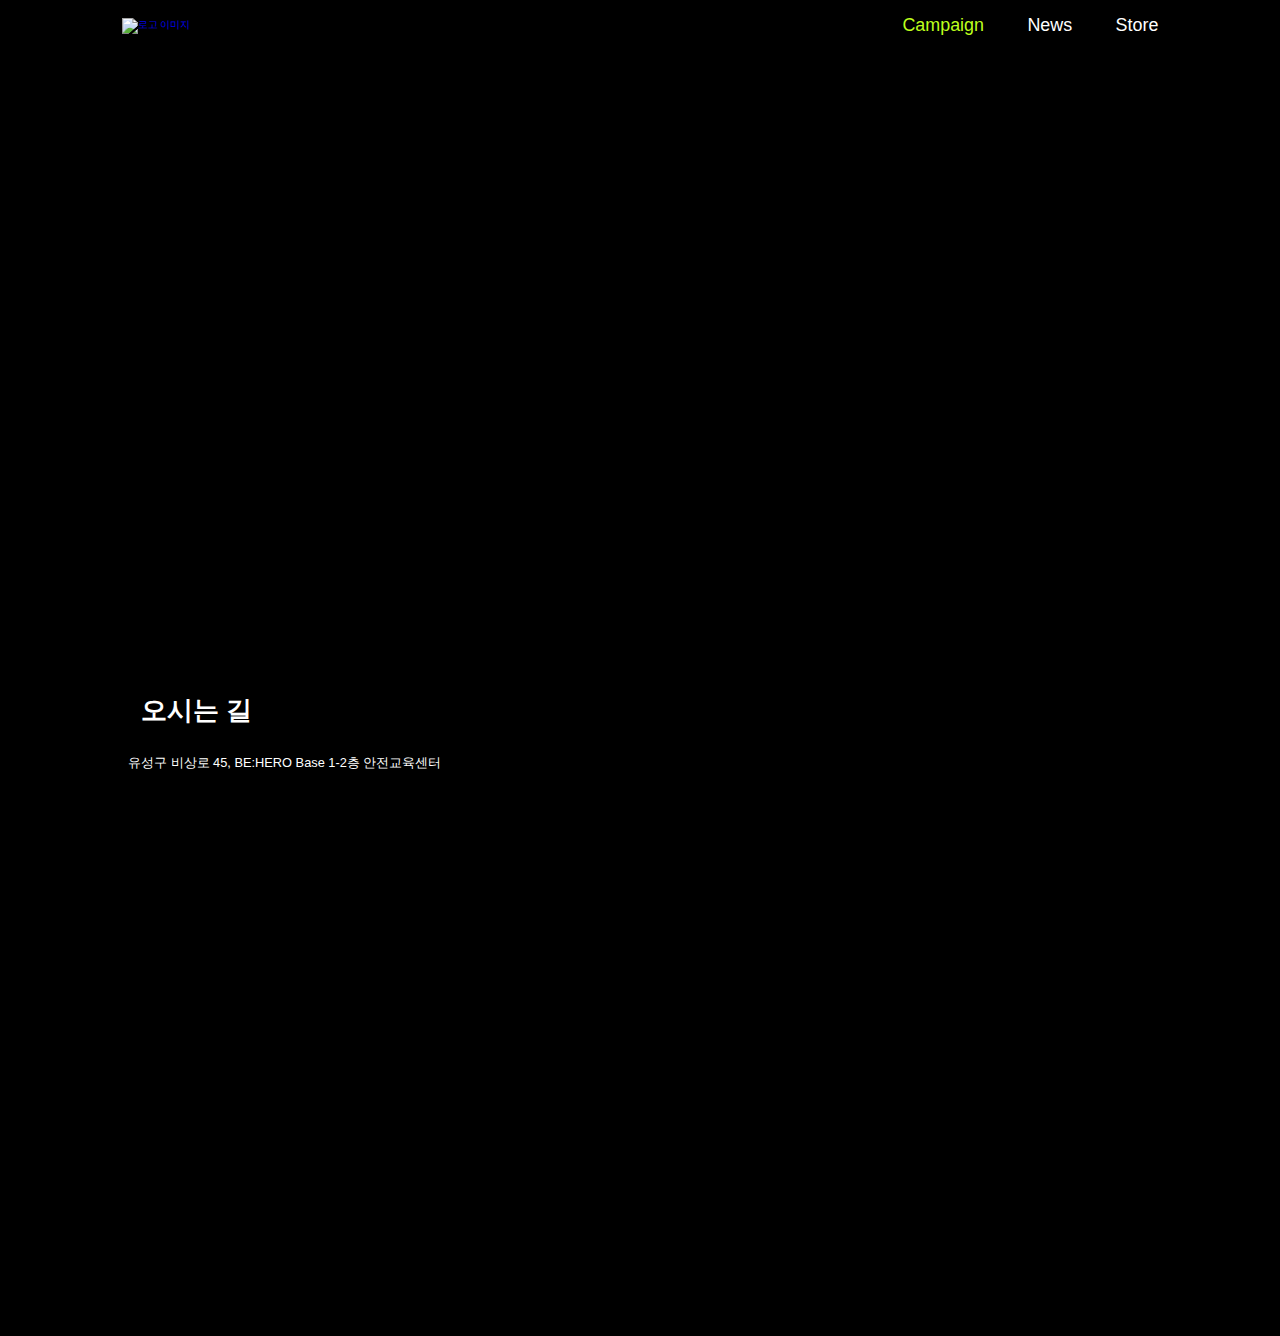
==== Campaign.html @ 485be568 "Add files via upload" ====
<!DOCTYPE html>
<html lang="kr">
<head>
    <meta charset="UTF-8">
    <meta name="viewport" content="width=device-width, initial-scale=1.0, minimum-scale=1, maximum-scale=1">
    <title>Here, Hero :: Store</title>
    <!--<link rel="icon" href="./css/img/favicon.ico">-->
    <link rel="stylesheet" href="./css/campaign.css">
    <link rel="stylesheet" href="./css/swiper-bundle.min.css"/>

    <script src="https://code.jquery.com/jquery-3.6.0.min.js"></script>
    <script src="./js/campaignScript.js" defer></script>
</head>

<body>
    <!--메뉴-->
    <section class="headerLine">
        <header class="head_index">
            <div class="logoBox">
                <a href="index.html"><img src="./css/img/logo_Green3.png" alt="로고 이미지"></a>
            </div>
            <nav id="menu" class="">
                <ul class="menuTxtSize">
                    <li class="text-menu"><a href="./Campaign.html" target="_self" class="menuColor2">Campaign</a></li>
                    <li class="text-menu"><a href="./News.html" target="_self" class="menuColor">News</a></li>
                    <li class="text-menu"><a href="./store.html" target="_self" class="menuColor1">Store</a></li>
                </ul>
            </nav>
        </header>
    </section>

    <!-- 바디 -->

    <section class="allImg">
        <div class="startImg"><img src="./css/img/campaignDetail-01.png" alt=""></div>
        <div class="startImg"><img src="./css/img/campaignDetail-02.png" alt=""></div>

        <div class="mapInfo">
            <div>
                <div class="mapTitleSize">
                    <img src="./css/img/logo.png" alt="">
                    <p class="mapTitle">오시는 길</p>
                </div>
                
                <div class="mapWhere">
                    <!-- * 카카오맵 - 지도퍼가기 -->
                    <!-- 1. 지도 노드 -->
                    <div id="daumRoughmapContainer1734285213982" class="root_daum_roughmap root_daum_roughmap_landing" style="width: 80vw; height: auto;"></div>
                
                    <!--
                        2. 설치 스크립트
                        * 지도 퍼가기 서비스를 2개 이상 넣을 경우, 설치 스크립트는 하나만 삽입합니다.
                    -->
                    <script charset="UTF-8" class="daum_roughmap_loader_script" src="https://ssl.daumcdn.net/dmaps/map_js_init/roughmapLoader.js"></script>
                
                    <!-- 3. 실행 스크립트 -->
                    <script charset="UTF-8">
                        new daum.roughmap.Lander({
                            "timestamp" : "1734285213982",
                            "key" : "2mi76",
                            "mapWidth" : "100%",  // 전체 너비로 설정
                            "mapHeight" : "auto"   // 전체 높이로 설정
                        }).render();
                    </script>
                </div>
                
                <p class="mapContent">유성구 비상로 45, BE:HERO Base 1-2층 안전교육센터</p>
            </div>
        </div>
    </section>

    

    <!-- 푸터 -->
    <footer class="text-center text-black text-kr-normal footerFixed">
        <p>한경국립대학교 디자인건축융합학부 시각미디어디자인 | 강유하, 이수현, 오은채, 박수진 | 지도교수 김나무</p>
        <p>이 웹사이트는 시각브랜드디자인2 수업의 일환으로 제작되었습니다.</p>
        <p>Copyright@KangYuHa, ParkSoYeon</p>
    </footer>
</body>
</html>
---- css/campaign.css ----
@import url("https://cdn.jsdelivr.net/gh/orioncactus/pretendard@v1.3.9/dist/web/static/pretendard.min.css");

*{
    margin: 0px;
    padding: 0px;
    user-select: none;
}

html{
    font-family: "Pretendard", sans-serif;
    font-size: 10px;
}

body{
    margin:  auto;
    background-color: rgb(0, 0, 0);
}

/*링크 데코X*/
a {
    text-decoration: none;
}

/* /////////////////////////////// 몸통 /////////////////////////////// */

/*로고*/
.headerLine {
    position: sticky;
    top: 0;
    z-index: 1000;

    display: flex;
    align-items: center;
    justify-content: center;
    background-color: black;
}

.head_index {
    position: sticky;
    width: 81vw;
}

.head_index .logoBox {
    width: 17vw;
    height:4vw;
    display: flex;
    align-items: center;
    float: left;
}

.head_index .logoBox img {
    width: 100%;
    height: auto;
    object-fit: cover;
}

#menu{
    position: relative;
    height:4vw;
    width: auto;

    display: flex;
    align-items: center;
    justify-content: flex-end;
}

#menu ul{
    width:20vw;
    float: right;
    display: flex;
    align-items: center;
    justify-content: space-between;
}

#menu ul li{
    list-style: none;
    user-select: none;
    padding: 6px 0px;
}

#menu ul li a{
    font-size: 1.4vw;
    font-weight: 500;
    color: white;
    transition: 0.3s;
}

.text-menu a.menuColor2 {
    color: #BDFF1D !important;
}


#menu ul li a:hover {
    color: #BDFF1D;
}



/*시작*/

.allImg {
    width: 100vw;
    height: auto;
    display: flex;
    justify-content: center;
    flex-direction: column;
    transition: 0.3s;
}

.startImg {
    width: 80vw;
    position: relative;
    margin: 10vw;
    display: flex;
    justify-content: center;
}

.startImg img {
    width: 100%;
    height: auto;
    position: relative;
    object-fit: cover;
}

/*이미지 재조정*/

.mapInfo {
    width: 80vw;
    position: relative;
    margin: 10vw;
    display: flex;
    justify-content: center;
}

.mapInfo .mapTitleSize {
    position: relative;
    display: flex;
    justify-content: flex-start;
    align-items: center;
    width: 80vw;
    height: 3vw;
    margin-bottom: 1vw;
}

.mapInfo .mapTitleSize img {
    width: auto;
    height: 100%;
    margin-right: 1vw;
}

.mapInfo .mapTitleSize .mapTitle {
    color: white;

    font-size: 2vw;
    font-weight: 700;
}

.mapInfo .mapContent {
    color: white;
    margin-top: 1vw;

    font-size: 1vw;
    font-weight: 500;
}

.mapInfo .mapWhere {
    display: flex;
    justify-content: center;
    align-items: center;
}



/* /////////////////////////////// 공통 /////////////////////////////// */

.text_white{color: white;}
.text_black{color: rgb(0, 0, 0);}
.text_gray{color: rgb(44, 49, 69);}

.TW100{font-weight: 100;}
.TW200{font-weight: 200;}
.TW300{font-weight: 300;}
.TW400{font-weight: 400;}
.TW500{font-weight: 500;}
.TW600{font-weight: 600;}
.TW700{font-weight: 700;}
.TW800{font-weight: 800;}


.text_center{text-align: center;}
.text_left{text-align: left;}
.text_right{text-align: right;}

/* 푸터 */
footer{
    display: flex;
    flex-direction: column;
    height: 20vh;
    margin: 10vw;
    align-items: center;
    justify-content: center;


    font-weight: 400;
    font-size: 0.6vw;
}

.filterB {
    filter: brightness(80%);
}
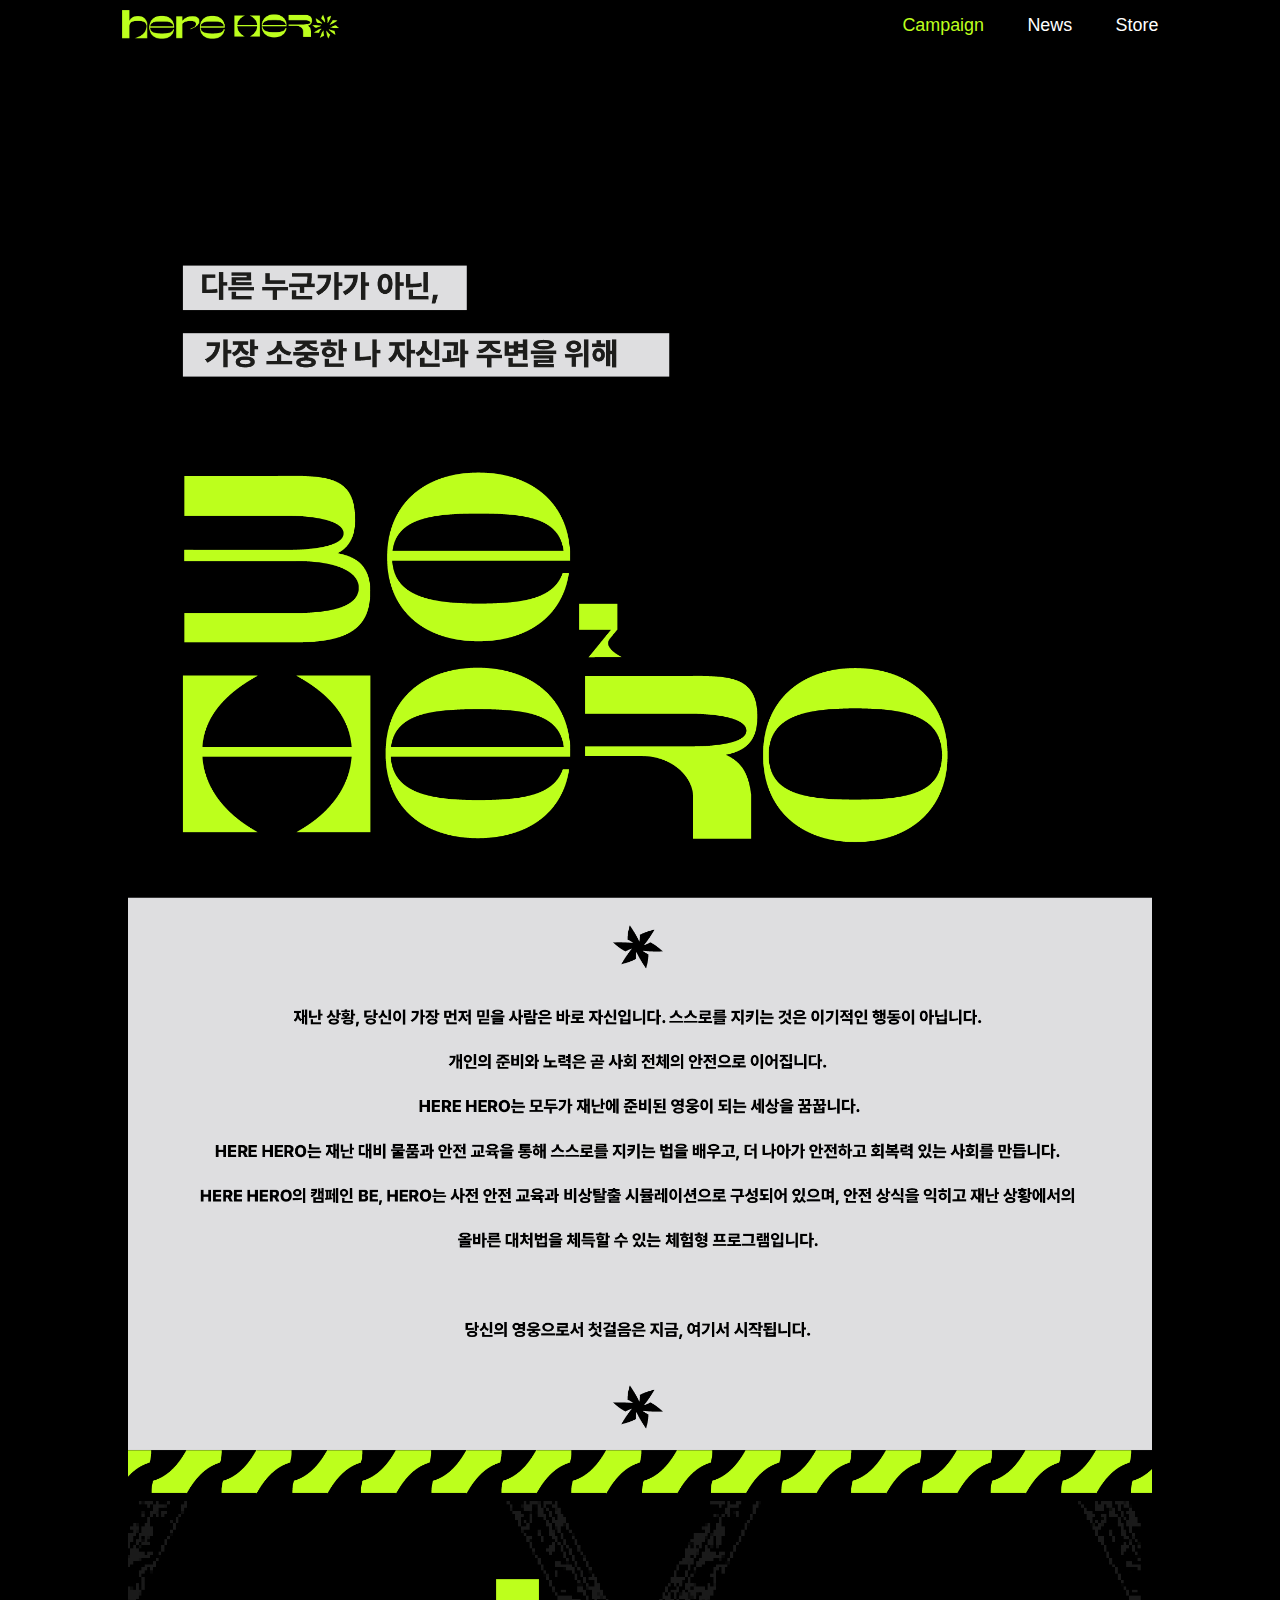
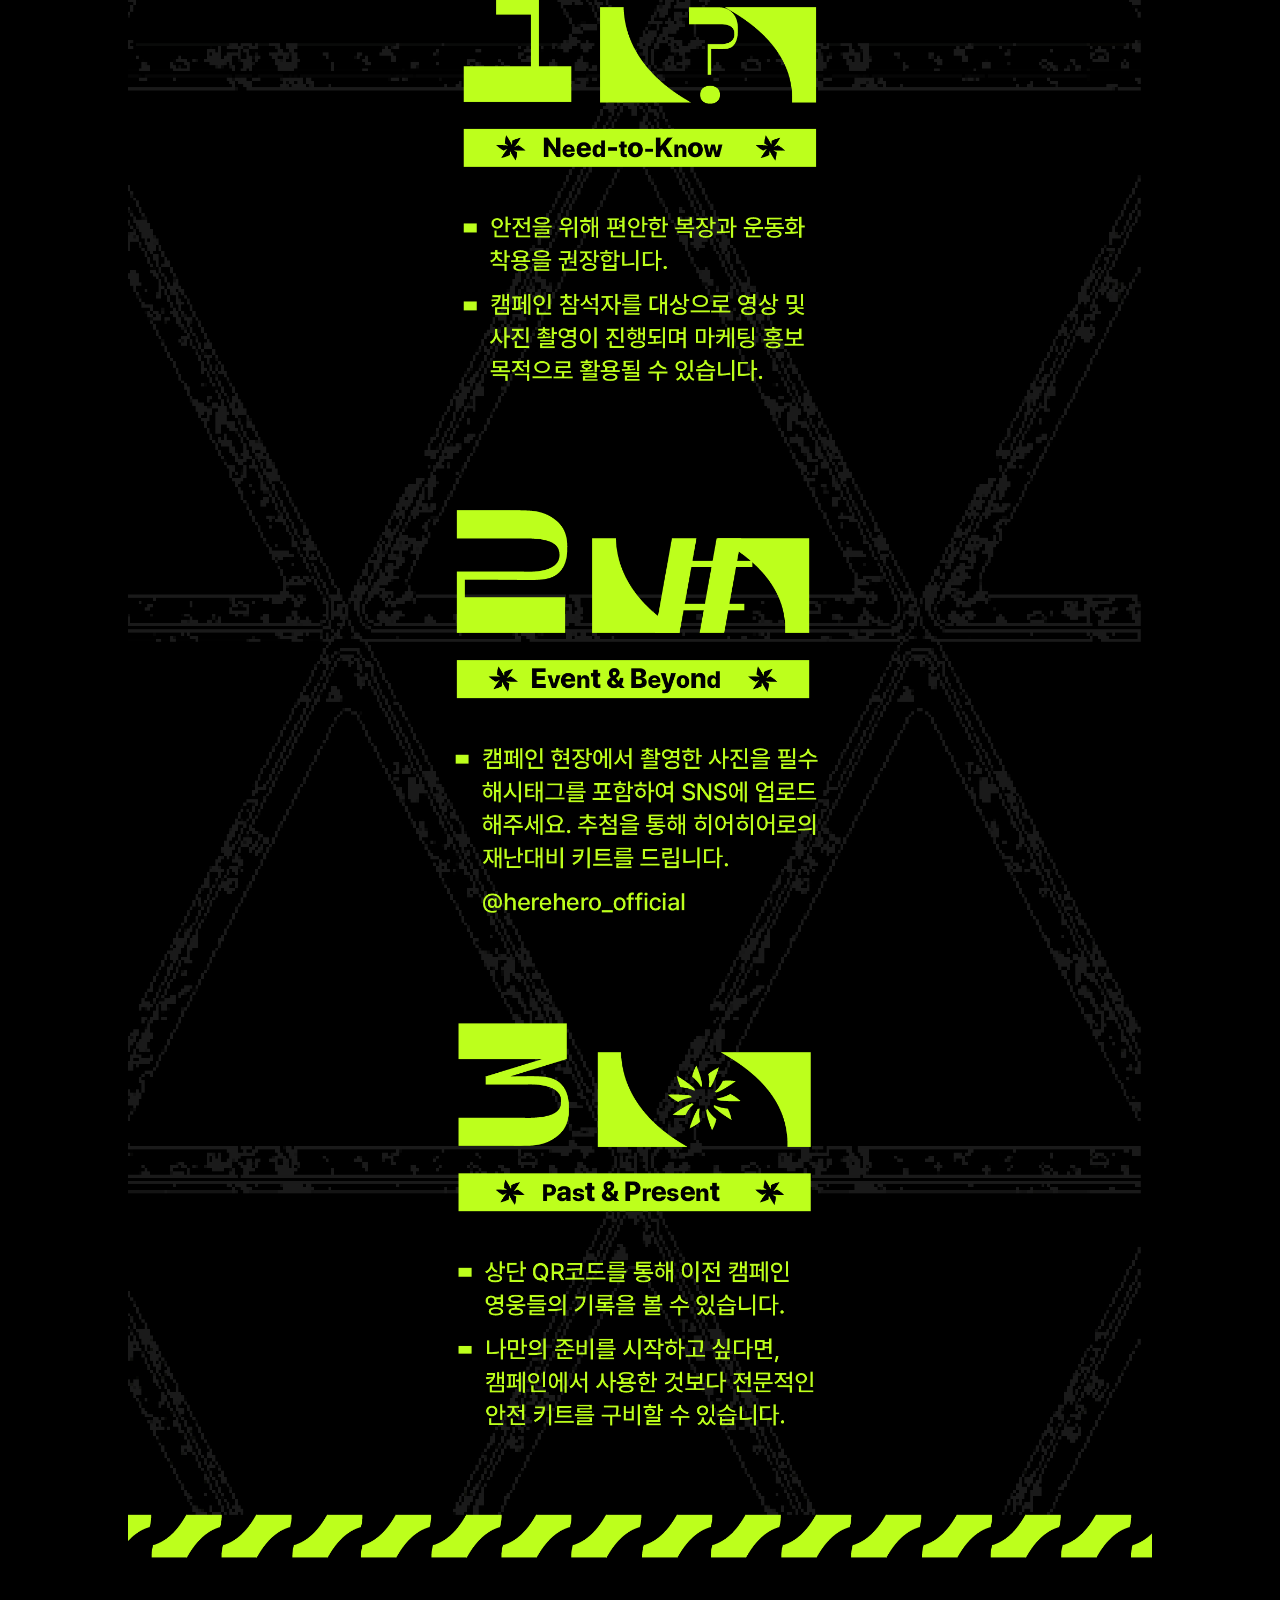
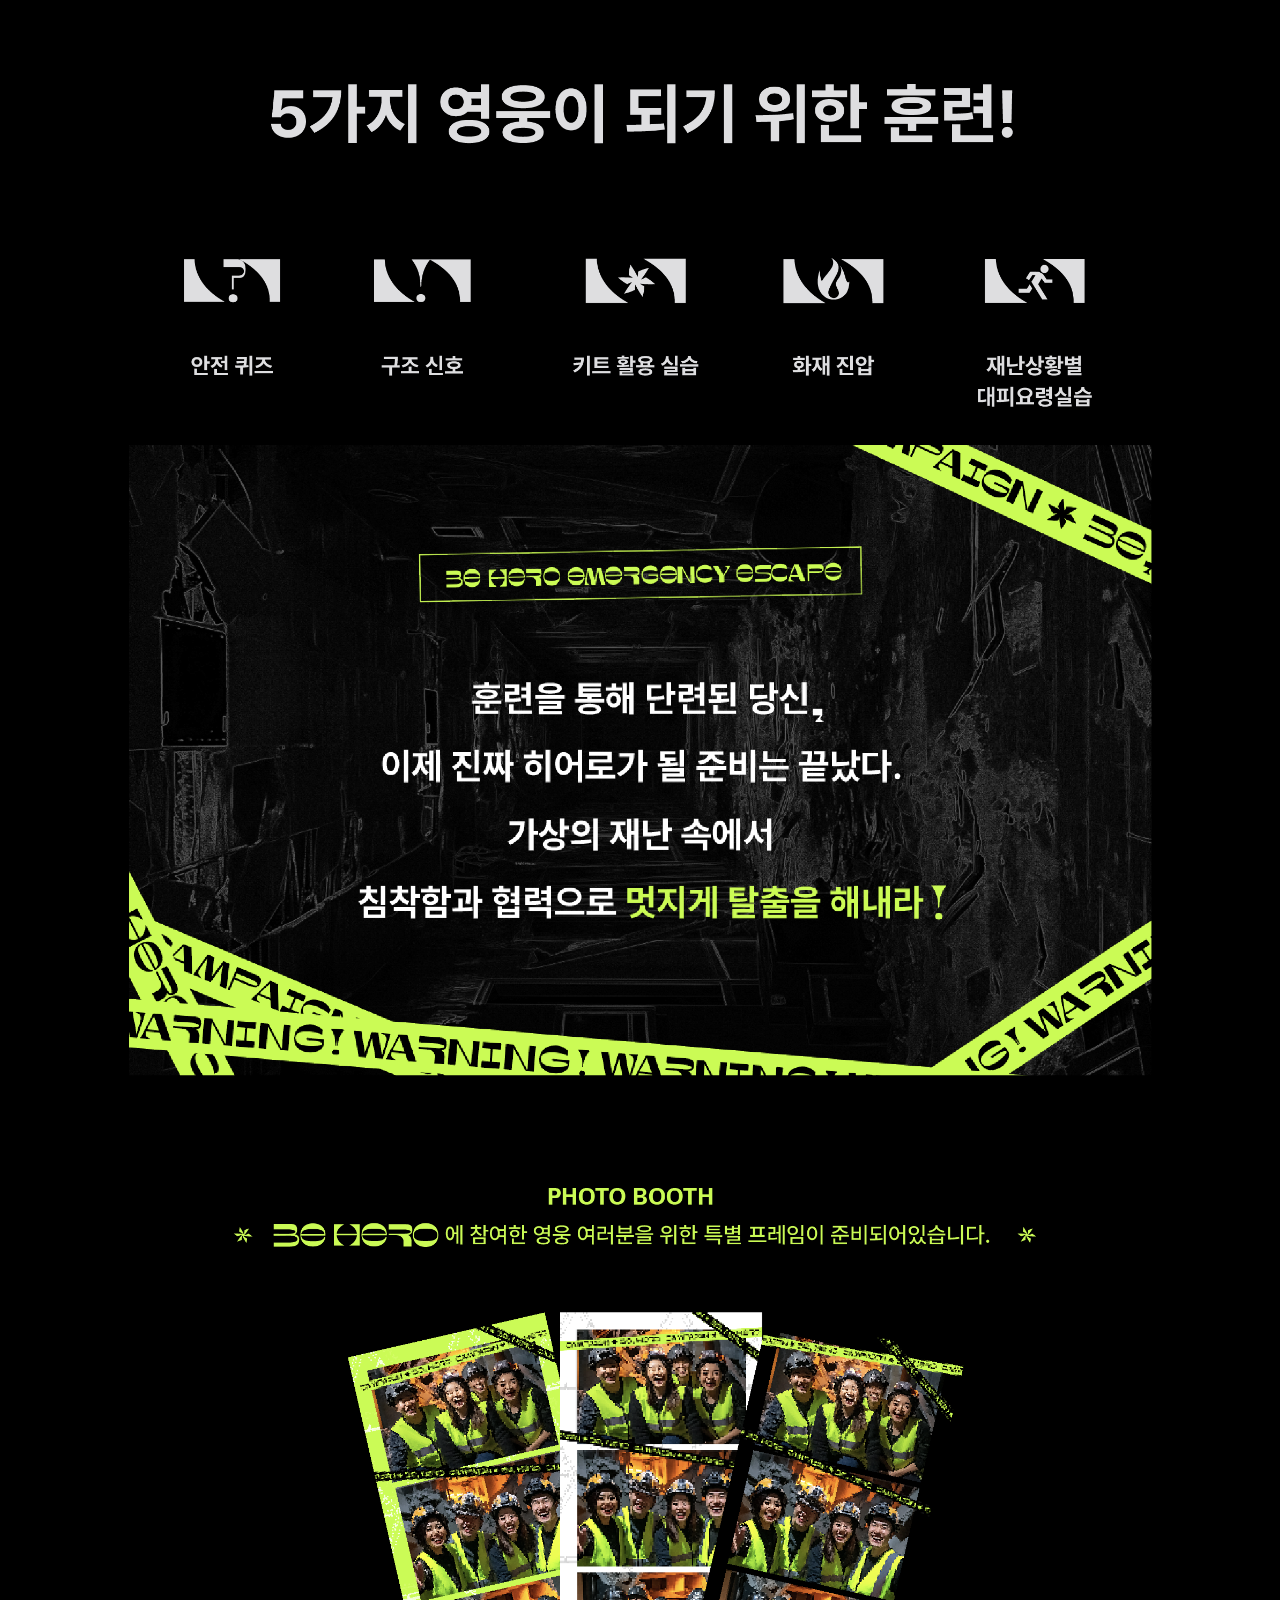
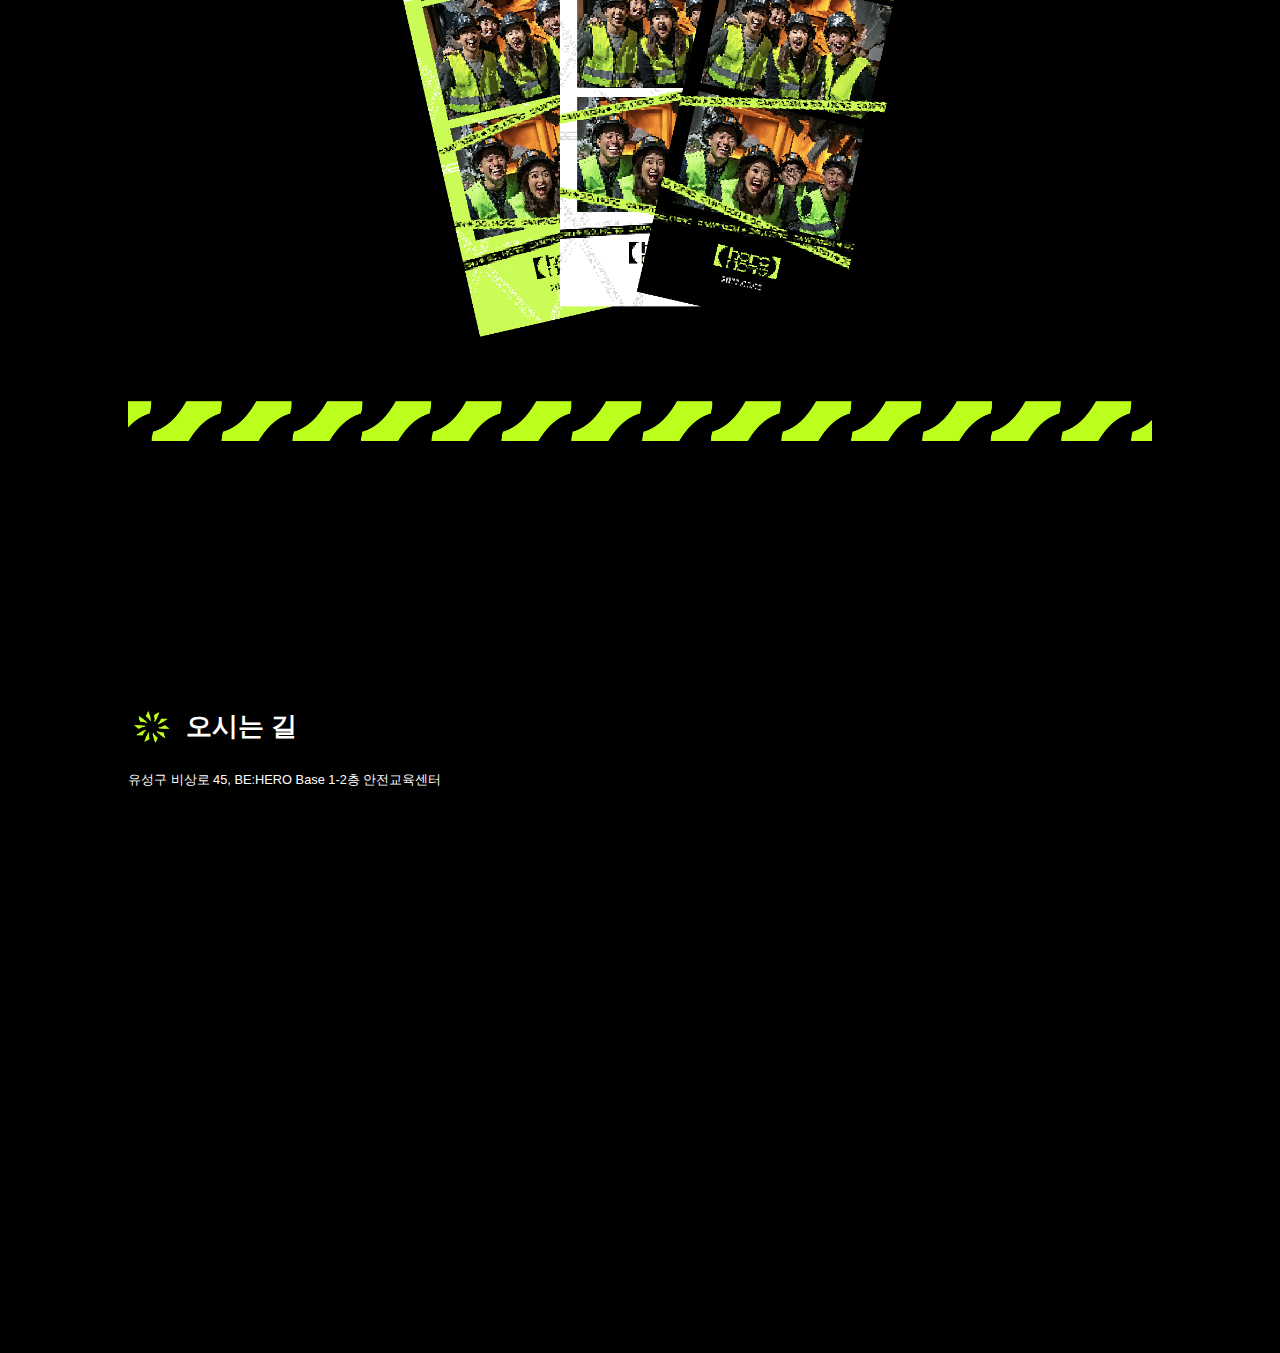
==== commit 23cacaf3: "Add files via upload" ====
--- a/Campaign.html
+++ b/Campaign.html
@@ -3,7 +3,7 @@
 <head>
     <meta charset="UTF-8">
     <meta name="viewport" content="width=device-width, initial-scale=1.0, minimum-scale=1, maximum-scale=1">
-    <title>Here, Hero :: Store</title>
+    <title>Here, Hero :: Campaign</title>
     <!--<link rel="icon" href="./css/img/favicon.ico">-->
     <link rel="stylesheet" href="./css/campaign.css">
     <link rel="stylesheet" href="./css/swiper-bundle.min.css"/>
@@ -33,7 +33,7 @@
 
     <section class="allImg">
         <div class="startImg"><img src="./css/img/campaignDetail-01.png" alt=""></div>
-        <div class="startImg"><img src="./css/img/campaignDetail-02.png" alt=""></div>
+        <div class="startImg2"><img src="./css/img/camImg4.png" alt=""></div>
 
         <div class="mapInfo">
             <div>
